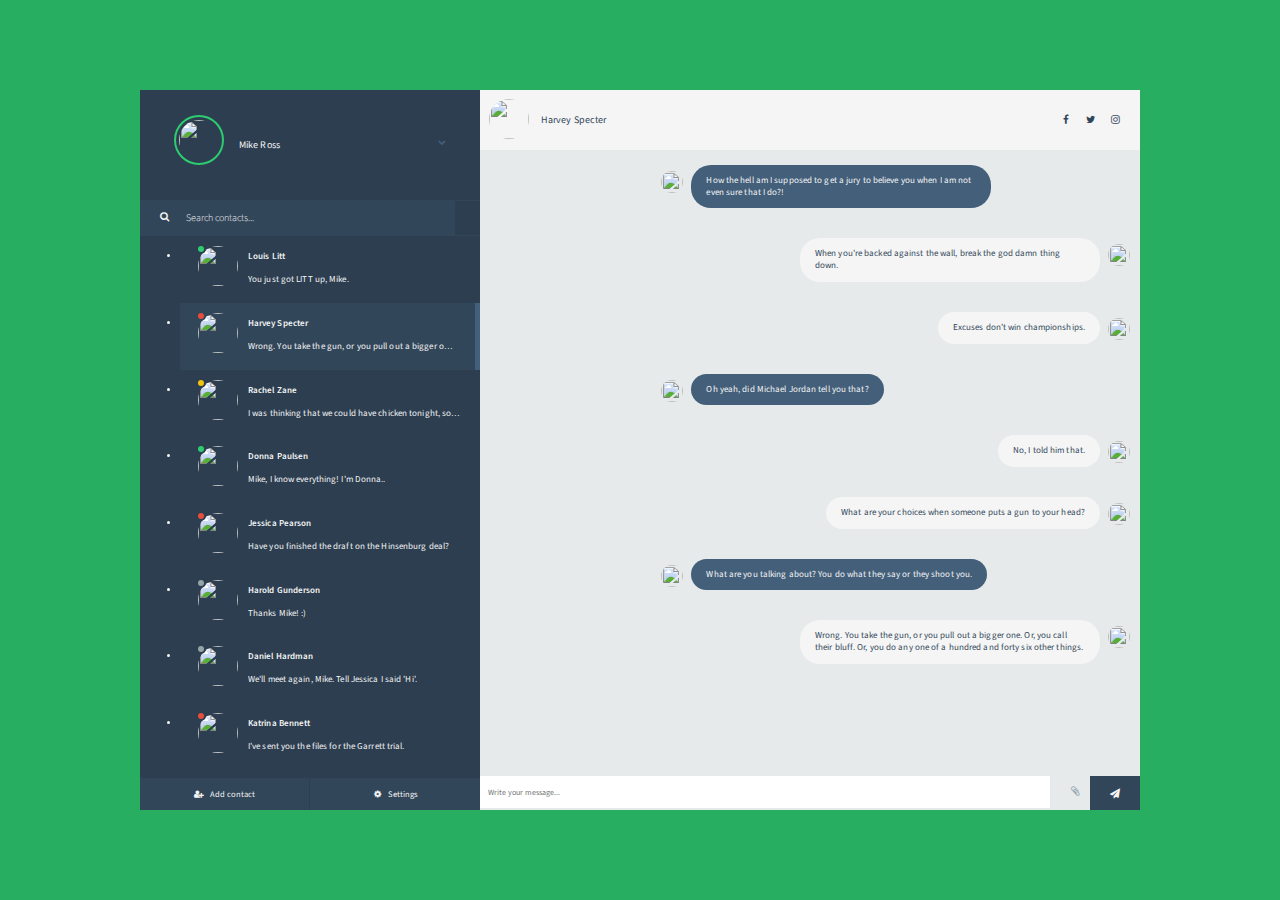
==== hackaton-mintc-frontend/index.html @ a0f8e498 "chat basic chat implemented" ====
<link href="//maxcdn.bootstrapcdn.com/bootstrap/4.0.0/css/bootstrap.min.css" rel="stylesheet" id="bootstrap-css">
<script src="//maxcdn.bootstrapcdn.com/bootstrap/4.0.0/js/bootstrap.min.js"></script>
<script src="//cdnjs.cloudflare.com/ajax/libs/jquery/3.2.1/jquery.min.js"></script>
<!------ Include the above in your HEAD tag ---------->

<link href="//netdna.bootstrapcdn.com/bootstrap/3.0.0/css/bootstrap.min.css" rel="stylesheet" id="bootstrap-css">
<script src="//netdna.bootstrapcdn.com/bootstrap/3.0.0/js/bootstrap.min.js"></script>
<script src="//code.jquery.com/jquery-1.11.1.min.js"></script>
<!------ Include the above in your HEAD tag ---------->


<!DOCTYPE html><html class=''>
<head><script src='//production-assets.codepen.io/assets/editor/live/console_runner-079c09a0e3b9ff743e39ee2d5637b9216b3545af0de366d4b9aad9dc87e26bfd.js'></script><script src='//production-assets.codepen.io/assets/editor/live/events_runner-73716630c22bbc8cff4bd0f07b135f00a0bdc5d14629260c3ec49e5606f98fdd.js'></script><script src='//production-assets.codepen.io/assets/editor/live/css_live_reload_init-2c0dc5167d60a5af3ee189d570b1835129687ea2a61bee3513dee3a50c115a77.js'></script><meta charset='UTF-8'><meta name="robots" content="noindex"><link rel="shortcut icon" type="image/x-icon" href="//production-assets.codepen.io/assets/favicon/favicon-8ea04875e70c4b0bb41da869e81236e54394d63638a1ef12fa558a4a835f1164.ico" /><link rel="mask-icon" type="" href="//production-assets.codepen.io/assets/favicon/logo-pin-f2d2b6d2c61838f7e76325261b7195c27224080bc099486ddd6dccb469b8e8e6.svg" color="#111" /><link rel="canonical" href="https://codepen.io/emilcarlsson/pen/ZOQZaV?limit=all&page=74&q=contact+" />
<link href='https://fonts.googleapis.com/css?family=Source+Sans+Pro:400,600,700,300' rel='stylesheet' type='text/css'>

<script src="https://use.typekit.net/hoy3lrg.js"></script>
<script>try{Typekit.load({ async: true });}catch(e){}</script>
<link rel='stylesheet prefetch' href='https://cdnjs.cloudflare.com/ajax/libs/meyer-reset/2.0/reset.min.css'><link rel='stylesheet prefetch' href='https://cdnjs.cloudflare.com/ajax/libs/font-awesome/4.6.2/css/font-awesome.min.css'>
<style class="cp-pen-styles">body {
  display: flex;
  align-items: center;
  justify-content: center;
  min-height: 100vh;
  background: #27ae60;
  font-family: "proxima-nova", "Source Sans Pro", sans-serif;
  font-size: 1em;
  letter-spacing: 0.1px;
  color: #32465a;
  text-rendering: optimizeLegibility;
  text-shadow: 1px 1px 1px rgba(0, 0, 0, 0.004);
  -webkit-font-smoothing: antialiased;
}

#frame {
  width: 95%;
  min-width: 360px;
  max-width: 1000px;
  height: 92vh;
  min-height: 300px;
  max-height: 720px;
  background: #E6EAEA;
}
@media screen and (max-width: 360px) {
  #frame {
    width: 100%;
    height: 100vh;
  }
}
#frame #sidepanel {
  float: left;
  min-width: 280px;
  max-width: 340px;
  width: 40%;
  height: 100%;
  background: #2c3e50;
  color: #f5f5f5;
  overflow: hidden;
  position: relative;
}
@media screen and (max-width: 735px) {
  #frame #sidepanel {
    width: 58px;
    min-width: 58px;
  }
}
#frame #sidepanel #profile {
  width: 80%;
  margin: 25px auto;
}
@media screen and (max-width: 735px) {
  #frame #sidepanel #profile {
    width: 100%;
    margin: 0 auto;
    padding: 5px 0 0 0;
    background: #32465a;
  }
}
#frame #sidepanel #profile.expanded .wrap {
  height: 210px;
  line-height: initial;
}
#frame #sidepanel #profile.expanded .wrap p {
  margin-top: 20px;
}
#frame #sidepanel #profile.expanded .wrap i.expand-button {
  -moz-transform: scaleY(-1);
  -o-transform: scaleY(-1);
  -webkit-transform: scaleY(-1);
  transform: scaleY(-1);
  filter: FlipH;
  -ms-filter: "FlipH";
}
#frame #sidepanel #profile .wrap {
  height: 60px;
  line-height: 60px;
  overflow: hidden;
  -moz-transition: 0.3s height ease;
  -o-transition: 0.3s height ease;
  -webkit-transition: 0.3s height ease;
  transition: 0.3s height ease;
}
@media screen and (max-width: 735px) {
  #frame #sidepanel #profile .wrap {
    height: 55px;
  }
}
#frame #sidepanel #profile .wrap img {
  width: 50px;
  border-radius: 50%;
  padding: 3px;
  border: 2px solid #e74c3c;
  height: auto;
  float: left;
  cursor: pointer;
  -moz-transition: 0.3s border ease;
  -o-transition: 0.3s border ease;
  -webkit-transition: 0.3s border ease;
  transition: 0.3s border ease;
}
@media screen and (max-width: 735px) {
  #frame #sidepanel #profile .wrap img {
    width: 40px;
    margin-left: 4px;
  }
}
#frame #sidepanel #profile .wrap img.online {
  border: 2px solid #2ecc71;
}
#frame #sidepanel #profile .wrap img.away {
  border: 2px solid #f1c40f;
}
#frame #sidepanel #profile .wrap img.busy {
  border: 2px solid #e74c3c;
}
#frame #sidepanel #profile .wrap img.offline {
  border: 2px solid #95a5a6;
}
#frame #sidepanel #profile .wrap p {
  float: left;
  margin-left: 15px;
}
@media screen and (max-width: 735px) {
  #frame #sidepanel #profile .wrap p {
    display: none;
  }
}
#frame #sidepanel #profile .wrap i.expand-button {
  float: right;
  margin-top: 23px;
  font-size: 0.8em;
  cursor: pointer;
  color: #435f7a;
}
@media screen and (max-width: 735px) {
  #frame #sidepanel #profile .wrap i.expand-button {
    display: none;
  }
}
#frame #sidepanel #profile .wrap #status-options {
  position: absolute;
  opacity: 0;
  visibility: hidden;
  width: 150px;
  margin: 70px 0 0 0;
  border-radius: 6px;
  z-index: 99;
  line-height: initial;
  background: #435f7a;
  -moz-transition: 0.3s all ease;
  -o-transition: 0.3s all ease;
  -webkit-transition: 0.3s all ease;
  transition: 0.3s all ease;
}
@media screen and (max-width: 735px) {
  #frame #sidepanel #profile .wrap #status-options {
    width: 58px;
    margin-top: 57px;
  }
}
#frame #sidepanel #profile .wrap #status-options.active {
  opacity: 1;
  visibility: visible;
  margin: 75px 0 0 0;
}
@media screen and (max-width: 735px) {
  #frame #sidepanel #profile .wrap #status-options.active {
    margin-top: 62px;
  }
}
#frame #sidepanel #profile .wrap #status-options:before {
  content: '';
  position: absolute;
  width: 0;
  height: 0;
  border-left: 6px solid transparent;
  border-right: 6px solid transparent;
  border-bottom: 8px solid #435f7a;
  margin: -8px 0 0 24px;
}
@media screen and (max-width: 735px) {
  #frame #sidepanel #profile .wrap #status-options:before {
    margin-left: 23px;
  }
}
#frame #sidepanel #profile .wrap #status-options ul {
  overflow: hidden;
  border-radius: 6px;
}
#frame #sidepanel #profile .wrap #status-options ul li {
  padding: 15px 0 30px 18px;
  display: block;
  cursor: pointer;
}
@media screen and (max-width: 735px) {
  #frame #sidepanel #profile .wrap #status-options ul li {
    padding: 15px 0 35px 22px;
  }
}
#frame #sidepanel #profile .wrap #status-options ul li:hover {
  background: #496886;
}
#frame #sidepanel #profile .wrap #status-options ul li span.status-circle {
  position: absolute;
  width: 10px;
  height: 10px;
  border-radius: 50%;
  margin: 5px 0 0 0;
}
@media screen and (max-width: 735px) {
  #frame #sidepanel #profile .wrap #status-options ul li span.status-circle {
    width: 14px;
    height: 14px;
  }
}
#frame #sidepanel #profile .wrap #status-options ul li span.status-circle:before {
  content: '';
  position: absolute;
  width: 14px;
  height: 14px;
  margin: -3px 0 0 -3px;
  background: transparent;
  border-radius: 50%;
  z-index: 0;
}
@media screen and (max-width: 735px) {
  #frame #sidepanel #profile .wrap #status-options ul li span.status-circle:before {
    height: 18px;
    width: 18px;
  }
}
#frame #sidepanel #profile .wrap #status-options ul li p {
  padding-left: 12px;
}
@media screen and (max-width: 735px) {
  #frame #sidepanel #profile .wrap #status-options ul li p {
    display: none;
  }
}
#frame #sidepanel #profile .wrap #status-options ul li#status-online span.status-circle {
  background: #2ecc71;
}
#frame #sidepanel #profile .wrap #status-options ul li#status-online.active span.status-circle:before {
  border: 1px solid #2ecc71;
}
#frame #sidepanel #profile .wrap #status-options ul li#status-away span.status-circle {
  background: #f1c40f;
}
#frame #sidepanel #profile .wrap #status-options ul li#status-away.active span.status-circle:before {
  border: 1px solid #f1c40f;
}
#frame #sidepanel #profile .wrap #status-options ul li#status-busy span.status-circle {
  background: #e74c3c;
}
#frame #sidepanel #profile .wrap #status-options ul li#status-busy.active span.status-circle:before {
  border: 1px solid #e74c3c;
}
#frame #sidepanel #profile .wrap #status-options ul li#status-offline span.status-circle {
  background: #95a5a6;
}
#frame #sidepanel #profile .wrap #status-options ul li#status-offline.active span.status-circle:before {
  border: 1px solid #95a5a6;
}
#frame #sidepanel #profile .wrap #expanded {
  padding: 100px 0 0 0;
  display: block;
  line-height: initial !important;
}
#frame #sidepanel #profile .wrap #expanded label {
  float: left;
  clear: both;
  margin: 0 8px 5px 0;
  padding: 5px 0;
}
#frame #sidepanel #profile .wrap #expanded input {
  border: none;
  margin-bottom: 6px;
  background: #32465a;
  border-radius: 3px;
  color: #f5f5f5;
  padding: 7px;
  width: calc(100% - 43px);
}
#frame #sidepanel #profile .wrap #expanded input:focus {
  outline: none;
  background: #435f7a;
}
#frame #sidepanel #search {
  border-top: 1px solid #32465a;
  border-bottom: 1px solid #32465a;
  font-weight: 300;
}
@media screen and (max-width: 735px) {
  #frame #sidepanel #search {
    display: none;
  }
}
#frame #sidepanel #search label {
  position: absolute;
  margin: 10px 0 0 20px;
}
#frame #sidepanel #search input {
  font-family: "proxima-nova",  "Source Sans Pro", sans-serif;
  padding: 10px 0 10px 46px;
  width: calc(100% - 25px);
  border: none;
  background: #32465a;
  color: #f5f5f5;
}
#frame #sidepanel #search input:focus {
  outline: none;
  background: #435f7a;
}
#frame #sidepanel #search input::-webkit-input-placeholder {
  color: #f5f5f5;
}
#frame #sidepanel #search input::-moz-placeholder {
  color: #f5f5f5;
}
#frame #sidepanel #search input:-ms-input-placeholder {
  color: #f5f5f5;
}
#frame #sidepanel #search input:-moz-placeholder {
  color: #f5f5f5;
}
#frame #sidepanel #contacts {
  height: calc(100% - 177px);
  overflow-y: scroll;
  overflow-x: hidden;
}
@media screen and (max-width: 735px) {
  #frame #sidepanel #contacts {
    height: calc(100% - 149px);
    overflow-y: scroll;
    overflow-x: hidden;
  }
  #frame #sidepanel #contacts::-webkit-scrollbar {
    display: none;
  }
}
#frame #sidepanel #contacts.expanded {
  height: calc(100% - 334px);
}
#frame #sidepanel #contacts::-webkit-scrollbar {
  width: 8px;
  background: #2c3e50;
}
#frame #sidepanel #contacts::-webkit-scrollbar-thumb {
  background-color: #243140;
}
#frame #sidepanel #contacts ul li.contact {
  position: relative;
  padding: 10px 0 15px 0;
  font-size: 0.9em;
  cursor: pointer;
}
@media screen and (max-width: 735px) {
  #frame #sidepanel #contacts ul li.contact {
    padding: 6px 0 46px 8px;
  }
}
#frame #sidepanel #contacts ul li.contact:hover {
  background: #32465a;
}
#frame #sidepanel #contacts ul li.contact.active {
  background: #32465a;
  border-right: 5px solid #435f7a;
}
#frame #sidepanel #contacts ul li.contact.active span.contact-status {
  border: 2px solid #32465a !important;
}
#frame #sidepanel #contacts ul li.contact .wrap {
  width: 88%;
  margin: 0 auto;
  position: relative;
}
@media screen and (max-width: 735px) {
  #frame #sidepanel #contacts ul li.contact .wrap {
    width: 100%;
  }
}
#frame #sidepanel #contacts ul li.contact .wrap span {
  position: absolute;
  left: 0;
  margin: -2px 0 0 -2px;
  width: 10px;
  height: 10px;
  border-radius: 50%;
  border: 2px solid #2c3e50;
  background: #95a5a6;
}
#frame #sidepanel #contacts ul li.contact .wrap span.online {
  background: #2ecc71;
}
#frame #sidepanel #contacts ul li.contact .wrap span.away {
  background: #f1c40f;
}
#frame #sidepanel #contacts ul li.contact .wrap span.busy {
  background: #e74c3c;
}
#frame #sidepanel #contacts ul li.contact .wrap img {
  width: 40px;
  border-radius: 50%;
  float: left;
  margin-right: 10px;
}
@media screen and (max-width: 735px) {
  #frame #sidepanel #contacts ul li.contact .wrap img {
    margin-right: 0px;
  }
}
#frame #sidepanel #contacts ul li.contact .wrap .meta {
  padding: 5px 0 0 0;
}
@media screen and (max-width: 735px) {
  #frame #sidepanel #contacts ul li.contact .wrap .meta {
    display: none;
  }
}
#frame #sidepanel #contacts ul li.contact .wrap .meta .name {
  font-weight: 600;
}
#frame #sidepanel #contacts ul li.contact .wrap .meta .preview {
  margin: 5px 0 0 0;
  padding: 0 0 1px;
  font-weight: 400;
  white-space: nowrap;
  overflow: hidden;
  text-overflow: ellipsis;
  -moz-transition: 1s all ease;
  -o-transition: 1s all ease;
  -webkit-transition: 1s all ease;
  transition: 1s all ease;
}
#frame #sidepanel #contacts ul li.contact .wrap .meta .preview span {
  position: initial;
  border-radius: initial;
  background: none;
  border: none;
  padding: 0 2px 0 0;
  margin: 0 0 0 1px;
  opacity: .5;
}
#frame #sidepanel #bottom-bar {
  position: absolute;
  width: 100%;
  bottom: 0;
}
#frame #sidepanel #bottom-bar button {
  float: left;
  border: none;
  width: 50%;
  padding: 10px 0;
  background: #32465a;
  color: #f5f5f5;
  cursor: pointer;
  font-size: 0.85em;
  font-family: "proxima-nova",  "Source Sans Pro", sans-serif;
}
@media screen and (max-width: 735px) {
  #frame #sidepanel #bottom-bar button {
    float: none;
    width: 100%;
    padding: 15px 0;
  }
}
#frame #sidepanel #bottom-bar button:focus {
  outline: none;
}
#frame #sidepanel #bottom-bar button:nth-child(1) {
  border-right: 1px solid #2c3e50;
}
@media screen and (max-width: 735px) {
  #frame #sidepanel #bottom-bar button:nth-child(1) {
    border-right: none;
    border-bottom: 1px solid #2c3e50;
  }
}
#frame #sidepanel #bottom-bar button:hover {
  background: #435f7a;
}
#frame #sidepanel #bottom-bar button i {
  margin-right: 3px;
  font-size: 1em;
}
@media screen and (max-width: 735px) {
  #frame #sidepanel #bottom-bar button i {
    font-size: 1.3em;
  }
}
@media screen and (max-width: 735px) {
  #frame #sidepanel #bottom-bar button span {
    display: none;
  }
}
#frame .content {
  float: right;
  width: 60%;
  height: 100%;
  overflow: hidden;
  position: relative;
}
@media screen and (max-width: 735px) {
  #frame .content {
    width: calc(100% - 58px);
    min-width: 300px !important;
  }
}
@media screen and (min-width: 900px) {
  #frame .content {
    width: calc(100% - 340px);
  }
}
#frame .content .contact-profile {
  width: 100%;
  height: 60px;
  line-height: 60px;
  background: #f5f5f5;
}
#frame .content .contact-profile img {
  width: 40px;
  border-radius: 50%;
  float: left;
  margin: 9px 12px 0 9px;
}
#frame .content .contact-profile p {
  float: left;
}
#frame .content .contact-profile .social-media {
  float: right;
}
#frame .content .contact-profile .social-media i {
  margin-left: 14px;
  cursor: pointer;
}
#frame .content .contact-profile .social-media i:nth-last-child(1) {
  margin-right: 20px;
}
#frame .content .contact-profile .social-media i:hover {
  color: #435f7a;
}
#frame .content .messages {
  height: auto;
  min-height: calc(100% - 93px);
  max-height: calc(100% - 93px);
  overflow-y: scroll;
  overflow-x: hidden;
}
@media screen and (max-width: 735px) {
  #frame .content .messages {
    max-height: calc(100% - 105px);
  }
}
#frame .content .messages::-webkit-scrollbar {
  width: 8px;
  background: transparent;
}
#frame .content .messages::-webkit-scrollbar-thumb {
  background-color: rgba(0, 0, 0, 0.3);
}
#frame .content .messages ul li {
  display: inline-block;
  clear: both;
  float: left;
  margin: 15px 15px 5px 15px;
  width: calc(100% - 25px);
  font-size: 0.9em;
}
#frame .content .messages ul li:nth-last-child(1) {
  margin-bottom: 20px;
}
#frame .content .messages ul li.sent img {
  margin: 6px 8px 0 0;
}
#frame .content .messages ul li.sent p {
  background: #435f7a;
  color: #f5f5f5;
}
#frame .content .messages ul li.replies img {
  float: right;
  margin: 6px 0 0 8px;
}
#frame .content .messages ul li.replies p {
  background: #f5f5f5;
  float: right;
}
#frame .content .messages ul li img {
  width: 22px;
  border-radius: 50%;
  float: left;
}
#frame .content .messages ul li p {
  display: inline-block;
  padding: 10px 15px;
  border-radius: 20px;
  max-width: 205px;
  line-height: 130%;
}
@media screen and (min-width: 735px) {
  #frame .content .messages ul li p {
    max-width: 300px;
  }
}
#frame .content .message-input {
  position: absolute;
  bottom: 0;
  width: 100%;
  z-index: 99;
}
#frame .content .message-input .wrap {
  position: relative;
}
#frame .content .message-input .wrap input {
  font-family: "proxima-nova",  "Source Sans Pro", sans-serif;
  float: left;
  border: none;
  width: calc(100% - 90px);
  padding: 11px 32px 10px 8px;
  font-size: 0.8em;
  color: #32465a;
}
@media screen and (max-width: 735px) {
  #frame .content .message-input .wrap input {
    padding: 15px 32px 16px 8px;
  }
}
#frame .content .message-input .wrap input:focus {
  outline: none;
}
#frame .content .message-input .wrap .attachment {
  position: absolute;
  right: 60px;
  z-index: 4;
  margin-top: 10px;
  font-size: 1.1em;
  color: #435f7a;
  opacity: .5;
  cursor: pointer;
}
@media screen and (max-width: 735px) {
  #frame .content .message-input .wrap .attachment {
    margin-top: 17px;
    right: 65px;
  }
}
#frame .content .message-input .wrap .attachment:hover {
  opacity: 1;
}
#frame .content .message-input .wrap button {
  float: right;
  border: none;
  width: 50px;
  padding: 12px 0;
  cursor: pointer;
  background: #32465a;
  color: #f5f5f5;
}
@media screen and (max-width: 735px) {
  #frame .content .message-input .wrap button {
    padding: 16px 0;
  }
}
#frame .content .message-input .wrap button:hover {
  background: #435f7a;
}
#frame .content .message-input .wrap button:focus {
  outline: none;
}
</style></head><body>
<!-- 

A concept for a chat interface. 

Try writing a new message! :)


Follow me here:
Twitter: https://twitter.com/thatguyemil
Codepen: https://codepen.io/emilcarlsson/
Website: http://emilcarlsson.se/

-->

<div id="frame">
	<div id="sidepanel">
		<div id="profile">
			<div class="wrap">
				<img id="profile-img" src="http://emilcarlsson.se/assets/mikeross.png" class="online" alt="" />
				<p>Mike Ross</p>
				<i class="fa fa-chevron-down expand-button" aria-hidden="true"></i>
				<div id="status-options">
					<ul>
						<li id="status-online" class="active"><span class="status-circle"></span> <p>Online</p></li>
						<li id="status-away"><span class="status-circle"></span> <p>Away</p></li>
						<li id="status-busy"><span class="status-circle"></span> <p>Busy</p></li>
						<li id="status-offline"><span class="status-circle"></span> <p>Offline</p></li>
					</ul>
				</div>
				<div id="expanded">
					<label for="twitter"><i class="fa fa-facebook fa-fw" aria-hidden="true"></i></label>
					<input name="twitter" type="text" value="mikeross" />
					<label for="twitter"><i class="fa fa-twitter fa-fw" aria-hidden="true"></i></label>
					<input name="twitter" type="text" value="ross81" />
					<label for="twitter"><i class="fa fa-instagram fa-fw" aria-hidden="true"></i></label>
					<input name="twitter" type="text" value="mike.ross" />
				</div>
			</div>
		</div>
		<div id="search">
			<label for=""><i class="fa fa-search" aria-hidden="true"></i></label>
			<input type="text" placeholder="Search contacts..." />
		</div>
		<div id="contacts">
			<ul>
				<li class="contact">
					<div class="wrap">
						<span class="contact-status online"></span>
						<img src="http://emilcarlsson.se/assets/louislitt.png" alt="" />
						<div class="meta">
							<p class="name">Louis Litt</p>
							<p class="preview">You just got LITT up, Mike.</p>
						</div>
					</div>
				</li>
				<li class="contact active">
					<div class="wrap">
						<span class="contact-status busy"></span>
						<img src="http://emilcarlsson.se/assets/harveyspecter.png" alt="" />
						<div class="meta">
							<p class="name">Harvey Specter</p>
							<p class="preview">Wrong. You take the gun, or you pull out a bigger one. Or, you call their bluff. Or, you do any one of a hundred and forty six other things.</p>
						</div>
					</div>
				</li>
				<li class="contact">
					<div class="wrap">
						<span class="contact-status away"></span>
						<img src="http://emilcarlsson.se/assets/rachelzane.png" alt="" />
						<div class="meta">
							<p class="name">Rachel Zane</p>
							<p class="preview">I was thinking that we could have chicken tonight, sounds good?</p>
						</div>
					</div>
				</li>
				<li class="contact">
					<div class="wrap">
						<span class="contact-status online"></span>
						<img src="http://emilcarlsson.se/assets/donnapaulsen.png" alt="" />
						<div class="meta">
							<p class="name">Donna Paulsen</p>
							<p class="preview">Mike, I know everything! I'm Donna..</p>
						</div>
					</div>
				</li>
				<li class="contact">
					<div class="wrap">
						<span class="contact-status busy"></span>
						<img src="http://emilcarlsson.se/assets/jessicapearson.png" alt="" />
						<div class="meta">
							<p class="name">Jessica Pearson</p>
							<p class="preview">Have you finished the draft on the Hinsenburg deal?</p>
						</div>
					</div>
				</li>
				<li class="contact">
					<div class="wrap">
						<span class="contact-status"></span>
						<img src="http://emilcarlsson.se/assets/haroldgunderson.png" alt="" />
						<div class="meta">
							<p class="name">Harold Gunderson</p>
							<p class="preview">Thanks Mike! :)</p>
						</div>
					</div>
				</li>
				<li class="contact">
					<div class="wrap">
						<span class="contact-status"></span>
						<img src="http://emilcarlsson.se/assets/danielhardman.png" alt="" />
						<div class="meta">
							<p class="name">Daniel Hardman</p>
							<p class="preview">We'll meet again, Mike. Tell Jessica I said 'Hi'.</p>
						</div>
					</div>
				</li>
				<li class="contact">
					<div class="wrap">
						<span class="contact-status busy"></span>
						<img src="http://emilcarlsson.se/assets/katrinabennett.png" alt="" />
						<div class="meta">
							<p class="name">Katrina Bennett</p>
							<p class="preview">I've sent you the files for the Garrett trial.</p>
						</div>
					</div>
				</li>
				<li class="contact">
					<div class="wrap">
						<span class="contact-status"></span>
						<img src="http://emilcarlsson.se/assets/charlesforstman.png" alt="" />
						<div class="meta">
							<p class="name">Charles Forstman</p>
							<p class="preview">Mike, this isn't over.</p>
						</div>
					</div>
				</li>
				<li class="contact">
					<div class="wrap">
						<span class="contact-status"></span>
						<img src="http://emilcarlsson.se/assets/jonathansidwell.png" alt="" />
						<div class="meta">
							<p class="name">Jonathan Sidwell</p>
							<p class="preview"><span>You:</span> That's bullshit. This deal is solid.</p>
						</div>
					</div>
				</li>
			</ul>
		</div>
		<div id="bottom-bar">
			<button id="addcontact"><i class="fa fa-user-plus fa-fw" aria-hidden="true"></i> <span>Add contact</span></button>
			<button id="settings"><i class="fa fa-cog fa-fw" aria-hidden="true"></i> <span>Settings</span></button>
		</div>
	</div>
	<div class="content">
		<div class="contact-profile">
			<img src="http://emilcarlsson.se/assets/harveyspecter.png" alt="" />
			<p>Harvey Specter</p>
			<div class="social-media">
				<i class="fa fa-facebook" aria-hidden="true"></i>
				<i class="fa fa-twitter" aria-hidden="true"></i>
				 <i class="fa fa-instagram" aria-hidden="true"></i>
			</div>
		</div>
		<div class="messages">
			<ul>
				<li class="sent">
					<img src="http://emilcarlsson.se/assets/mikeross.png" alt="" />
					<p>How the hell am I supposed to get a jury to believe you when I am not even sure that I do?!</p>
				</li>
				<li class="replies">
					<img src="http://emilcarlsson.se/assets/harveyspecter.png" alt="" />
					<p>When you're backed against the wall, break the god damn thing down.</p>
				</li>
				<li class="replies">
					<img src="http://emilcarlsson.se/assets/harveyspecter.png" alt="" />
					<p>Excuses don't win championships.</p>
				</li>
				<li class="sent">
					<img src="http://emilcarlsson.se/assets/mikeross.png" alt="" />
					<p>Oh yeah, did Michael Jordan tell you that?</p>
				</li>
				<li class="replies">
					<img src="http://emilcarlsson.se/assets/harveyspecter.png" alt="" />
					<p>No, I told him that.</p>
				</li>
				<li class="replies">
					<img src="http://emilcarlsson.se/assets/harveyspecter.png" alt="" />
					<p>What are your choices when someone puts a gun to your head?</p>
				</li>
				<li class="sent">
					<img src="http://emilcarlsson.se/assets/mikeross.png" alt="" />
					<p>What are you talking about? You do what they say or they shoot you.</p>
				</li>
				<li class="replies">
					<img src="http://emilcarlsson.se/assets/harveyspecter.png" alt="" />
					<p>Wrong. You take the gun, or you pull out a bigger one. Or, you call their bluff. Or, you do any one of a hundred and forty six other things.</p>
				</li>
			</ul>
		</div>
		<div class="message-input">
			<div class="wrap">
			<input type="text" placeholder="Write your message..." />
			<i class="fa fa-paperclip attachment" aria-hidden="true"></i>
			<button class="submit"><i class="fa fa-paper-plane" aria-hidden="true"></i></button>
			</div>
		</div>
	</div>
</div>
<script src='//production-assets.codepen.io/assets/common/stopExecutionOnTimeout-b2a7b3fe212eaa732349046d8416e00a9dec26eb7fd347590fbced3ab38af52e.js'></script><script src='https://code.jquery.com/jquery-2.2.4.min.js'></script>
<script >$(".messages").animate({ scrollTop: $(document).height() }, "fast");

$("#profile-img").click(function() {
	$("#status-options").toggleClass("active");
});

$(".expand-button").click(function() {
  $("#profile").toggleClass("expanded");
	$("#contacts").toggleClass("expanded");
});

$("#status-options ul li").click(function() {
	$("#profile-img").removeClass();
	$("#status-online").removeClass("active");
	$("#status-away").removeClass("active");
	$("#status-busy").removeClass("active");
	$("#status-offline").removeClass("active");
	$(this).addClass("active");
	
	if($("#status-online").hasClass("active")) {
		$("#profile-img").addClass("online");
	} else if ($("#status-away").hasClass("active")) {
		$("#profile-img").addClass("away");
	} else if ($("#status-busy").hasClass("active")) {
		$("#profile-img").addClass("busy");
	} else if ($("#status-offline").hasClass("active")) {
		$("#profile-img").addClass("offline");
	} else {
		$("#profile-img").removeClass();
	};
	
	$("#status-options").removeClass("active");
});

function newMessage() {
	message = $(".message-input input").val();
	if($.trim(message) == '') {
		return false;
	}
	$('<li class="sent"><img src="http://emilcarlsson.se/assets/mikeross.png" alt="" /><p>' + message + '</p></li>').appendTo($('.messages ul'));
	$('.message-input input').val(null);
	$('.contact.active .preview').html('<span>You: </span>' + message);
	$(".messages").animate({ scrollTop: $(document).height() }, "fast");
};

$('.submit').click(function() {
  newMessage();
});

$(window).on('keydown', function(e) {
  if (e.which == 13) {
    newMessage();
    return false;
  }
});
//# sourceURL=pen.js
</script>
</body></html>
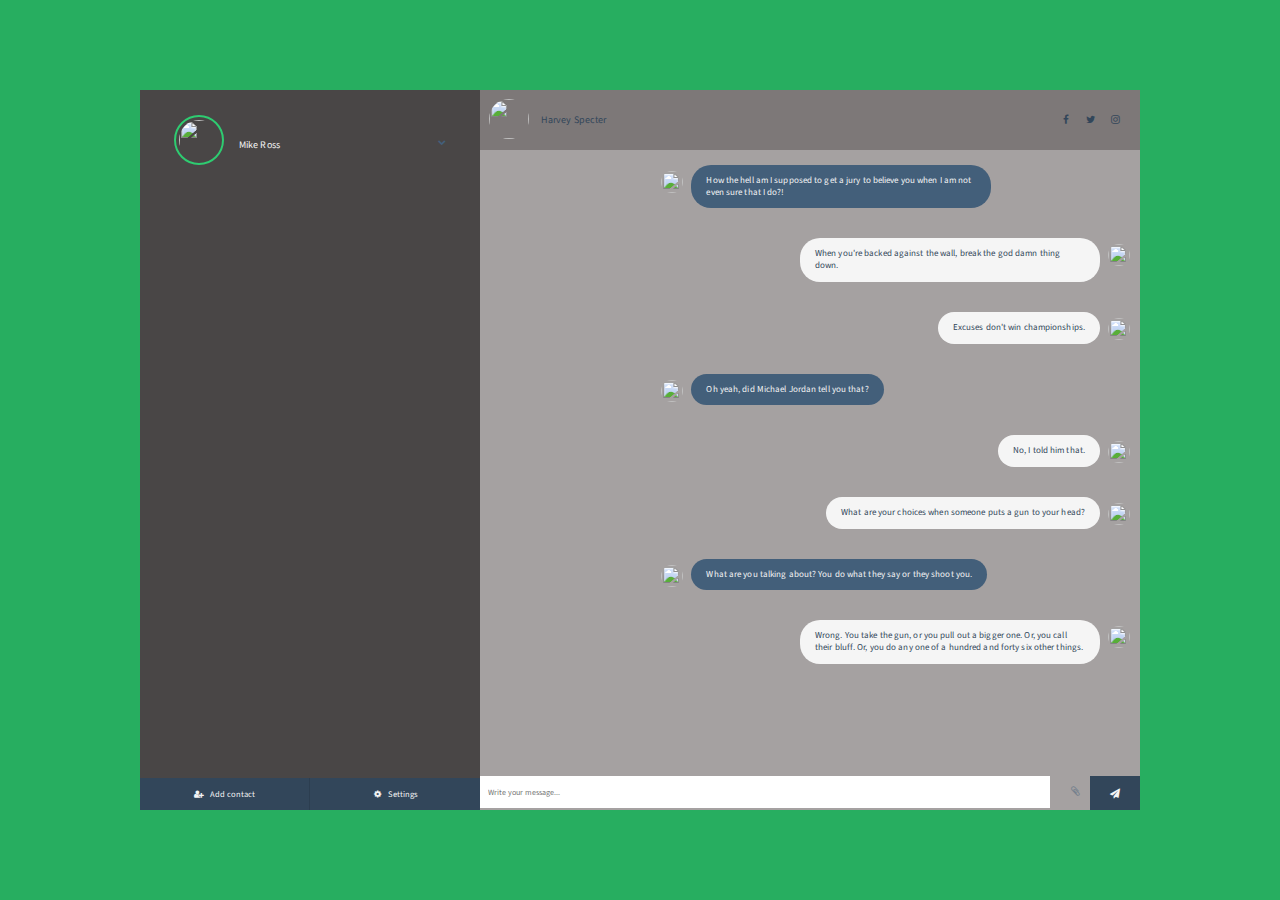
==== commit 31ed8257: "nueva info" ====
--- a/hackaton-mintc-frontend/index.html
+++ b/hackaton-mintc-frontend/index.html
@@ -1,3 +1,5 @@
+<!-- Plantilla: https://bootsnipp.com/snippets/35mvD -->
+
 <link href="//maxcdn.bootstrapcdn.com/bootstrap/4.0.0/css/bootstrap.min.css" rel="stylesheet" id="bootstrap-css">
 <script src="//maxcdn.bootstrapcdn.com/bootstrap/4.0.0/js/bootstrap.min.js"></script>
 <script src="//cdnjs.cloudflare.com/ajax/libs/jquery/3.2.1/jquery.min.js"></script>
@@ -8,7 +10,7 @@
 <script src="//code.jquery.com/jquery-1.11.1.min.js"></script>
 <!------ Include the above in your HEAD tag ---------->
 
-
+<link rel="stylesheet" href="style.css">
 <!DOCTYPE html><html class=''>
 <head><script src='//production-assets.codepen.io/assets/editor/live/console_runner-079c09a0e3b9ff743e39ee2d5637b9216b3545af0de366d4b9aad9dc87e26bfd.js'></script><script src='//production-assets.codepen.io/assets/editor/live/events_runner-73716630c22bbc8cff4bd0f07b135f00a0bdc5d14629260c3ec49e5606f98fdd.js'></script><script src='//production-assets.codepen.io/assets/editor/live/css_live_reload_init-2c0dc5167d60a5af3ee189d570b1835129687ea2a61bee3513dee3a50c115a77.js'></script><meta charset='UTF-8'><meta name="robots" content="noindex"><link rel="shortcut icon" type="image/x-icon" href="//production-assets.codepen.io/assets/favicon/favicon-8ea04875e70c4b0bb41da869e81236e54394d63638a1ef12fa558a4a835f1164.ico" /><link rel="mask-icon" type="" href="//production-assets.codepen.io/assets/favicon/logo-pin-f2d2b6d2c61838f7e76325261b7195c27224080bc099486ddd6dccb469b8e8e6.svg" color="#111" /><link rel="canonical" href="https://codepen.io/emilcarlsson/pen/ZOQZaV?limit=all&page=74&q=contact+" />
 <link href='https://fonts.googleapis.com/css?family=Source+Sans+Pro:400,600,700,300' rel='stylesheet' type='text/css'>
@@ -16,689 +18,10 @@
 <script src="https://use.typekit.net/hoy3lrg.js"></script>
 <script>try{Typekit.load({ async: true });}catch(e){}</script>
 <link rel='stylesheet prefetch' href='https://cdnjs.cloudflare.com/ajax/libs/meyer-reset/2.0/reset.min.css'><link rel='stylesheet prefetch' href='https://cdnjs.cloudflare.com/ajax/libs/font-awesome/4.6.2/css/font-awesome.min.css'>
-<style class="cp-pen-styles">body {
-  display: flex;
-  align-items: center;
-  justify-content: center;
-  min-height: 100vh;
-  background: #27ae60;
-  font-family: "proxima-nova", "Source Sans Pro", sans-serif;
-  font-size: 1em;
-  letter-spacing: 0.1px;
-  color: #32465a;
-  text-rendering: optimizeLegibility;
-  text-shadow: 1px 1px 1px rgba(0, 0, 0, 0.004);
-  -webkit-font-smoothing: antialiased;
-}
+</head>
 
-#frame {
-  width: 95%;
-  min-width: 360px;
-  max-width: 1000px;
-  height: 92vh;
-  min-height: 300px;
-  max-height: 720px;
-  background: #E6EAEA;
-}
-@media screen and (max-width: 360px) {
-  #frame {
-    width: 100%;
-    height: 100vh;
-  }
-}
-#frame #sidepanel {
-  float: left;
-  min-width: 280px;
-  max-width: 340px;
-  width: 40%;
-  height: 100%;
-  background: #2c3e50;
-  color: #f5f5f5;
-  overflow: hidden;
-  position: relative;
-}
-@media screen and (max-width: 735px) {
-  #frame #sidepanel {
-    width: 58px;
-    min-width: 58px;
-  }
-}
-#frame #sidepanel #profile {
-  width: 80%;
-  margin: 25px auto;
-}
-@media screen and (max-width: 735px) {
-  #frame #sidepanel #profile {
-    width: 100%;
-    margin: 0 auto;
-    padding: 5px 0 0 0;
-    background: #32465a;
-  }
-}
-#frame #sidepanel #profile.expanded .wrap {
-  height: 210px;
-  line-height: initial;
-}
-#frame #sidepanel #profile.expanded .wrap p {
-  margin-top: 20px;
-}
-#frame #sidepanel #profile.expanded .wrap i.expand-button {
-  -moz-transform: scaleY(-1);
-  -o-transform: scaleY(-1);
-  -webkit-transform: scaleY(-1);
-  transform: scaleY(-1);
-  filter: FlipH;
-  -ms-filter: "FlipH";
-}
-#frame #sidepanel #profile .wrap {
-  height: 60px;
-  line-height: 60px;
-  overflow: hidden;
-  -moz-transition: 0.3s height ease;
-  -o-transition: 0.3s height ease;
-  -webkit-transition: 0.3s height ease;
-  transition: 0.3s height ease;
-}
-@media screen and (max-width: 735px) {
-  #frame #sidepanel #profile .wrap {
-    height: 55px;
-  }
-}
-#frame #sidepanel #profile .wrap img {
-  width: 50px;
-  border-radius: 50%;
-  padding: 3px;
-  border: 2px solid #e74c3c;
-  height: auto;
-  float: left;
-  cursor: pointer;
-  -moz-transition: 0.3s border ease;
-  -o-transition: 0.3s border ease;
-  -webkit-transition: 0.3s border ease;
-  transition: 0.3s border ease;
-}
-@media screen and (max-width: 735px) {
-  #frame #sidepanel #profile .wrap img {
-    width: 40px;
-    margin-left: 4px;
-  }
-}
-#frame #sidepanel #profile .wrap img.online {
-  border: 2px solid #2ecc71;
-}
-#frame #sidepanel #profile .wrap img.away {
-  border: 2px solid #f1c40f;
-}
-#frame #sidepanel #profile .wrap img.busy {
-  border: 2px solid #e74c3c;
-}
-#frame #sidepanel #profile .wrap img.offline {
-  border: 2px solid #95a5a6;
-}
-#frame #sidepanel #profile .wrap p {
-  float: left;
-  margin-left: 15px;
-}
-@media screen and (max-width: 735px) {
-  #frame #sidepanel #profile .wrap p {
-    display: none;
-  }
-}
-#frame #sidepanel #profile .wrap i.expand-button {
-  float: right;
-  margin-top: 23px;
-  font-size: 0.8em;
-  cursor: pointer;
-  color: #435f7a;
-}
-@media screen and (max-width: 735px) {
-  #frame #sidepanel #profile .wrap i.expand-button {
-    display: none;
-  }
-}
-#frame #sidepanel #profile .wrap #status-options {
-  position: absolute;
-  opacity: 0;
-  visibility: hidden;
-  width: 150px;
-  margin: 70px 0 0 0;
-  border-radius: 6px;
-  z-index: 99;
-  line-height: initial;
-  background: #435f7a;
-  -moz-transition: 0.3s all ease;
-  -o-transition: 0.3s all ease;
-  -webkit-transition: 0.3s all ease;
-  transition: 0.3s all ease;
-}
-@media screen and (max-width: 735px) {
-  #frame #sidepanel #profile .wrap #status-options {
-    width: 58px;
-    margin-top: 57px;
-  }
-}
-#frame #sidepanel #profile .wrap #status-options.active {
-  opacity: 1;
-  visibility: visible;
-  margin: 75px 0 0 0;
-}
-@media screen and (max-width: 735px) {
-  #frame #sidepanel #profile .wrap #status-options.active {
-    margin-top: 62px;
-  }
-}
-#frame #sidepanel #profile .wrap #status-options:before {
-  content: '';
-  position: absolute;
-  width: 0;
-  height: 0;
-  border-left: 6px solid transparent;
-  border-right: 6px solid transparent;
-  border-bottom: 8px solid #435f7a;
-  margin: -8px 0 0 24px;
-}
-@media screen and (max-width: 735px) {
-  #frame #sidepanel #profile .wrap #status-options:before {
-    margin-left: 23px;
-  }
-}
-#frame #sidepanel #profile .wrap #status-options ul {
-  overflow: hidden;
-  border-radius: 6px;
-}
-#frame #sidepanel #profile .wrap #status-options ul li {
-  padding: 15px 0 30px 18px;
-  display: block;
-  cursor: pointer;
-}
-@media screen and (max-width: 735px) {
-  #frame #sidepanel #profile .wrap #status-options ul li {
-    padding: 15px 0 35px 22px;
-  }
-}
-#frame #sidepanel #profile .wrap #status-options ul li:hover {
-  background: #496886;
-}
-#frame #sidepanel #profile .wrap #status-options ul li span.status-circle {
-  position: absolute;
-  width: 10px;
-  height: 10px;
-  border-radius: 50%;
-  margin: 5px 0 0 0;
-}
-@media screen and (max-width: 735px) {
-  #frame #sidepanel #profile .wrap #status-options ul li span.status-circle {
-    width: 14px;
-    height: 14px;
-  }
-}
-#frame #sidepanel #profile .wrap #status-options ul li span.status-circle:before {
-  content: '';
-  position: absolute;
-  width: 14px;
-  height: 14px;
-  margin: -3px 0 0 -3px;
-  background: transparent;
-  border-radius: 50%;
-  z-index: 0;
-}
-@media screen and (max-width: 735px) {
-  #frame #sidepanel #profile .wrap #status-options ul li span.status-circle:before {
-    height: 18px;
-    width: 18px;
-  }
-}
-#frame #sidepanel #profile .wrap #status-options ul li p {
-  padding-left: 12px;
-}
-@media screen and (max-width: 735px) {
-  #frame #sidepanel #profile .wrap #status-options ul li p {
-    display: none;
-  }
-}
-#frame #sidepanel #profile .wrap #status-options ul li#status-online span.status-circle {
-  background: #2ecc71;
-}
-#frame #sidepanel #profile .wrap #status-options ul li#status-online.active span.status-circle:before {
-  border: 1px solid #2ecc71;
-}
-#frame #sidepanel #profile .wrap #status-options ul li#status-away span.status-circle {
-  background: #f1c40f;
-}
-#frame #sidepanel #profile .wrap #status-options ul li#status-away.active span.status-circle:before {
-  border: 1px solid #f1c40f;
-}
-#frame #sidepanel #profile .wrap #status-options ul li#status-busy span.status-circle {
-  background: #e74c3c;
-}
-#frame #sidepanel #profile .wrap #status-options ul li#status-busy.active span.status-circle:before {
-  border: 1px solid #e74c3c;
-}
-#frame #sidepanel #profile .wrap #status-options ul li#status-offline span.status-circle {
-  background: #95a5a6;
-}
-#frame #sidepanel #profile .wrap #status-options ul li#status-offline.active span.status-circle:before {
-  border: 1px solid #95a5a6;
-}
-#frame #sidepanel #profile .wrap #expanded {
-  padding: 100px 0 0 0;
-  display: block;
-  line-height: initial !important;
-}
-#frame #sidepanel #profile .wrap #expanded label {
-  float: left;
-  clear: both;
-  margin: 0 8px 5px 0;
-  padding: 5px 0;
-}
-#frame #sidepanel #profile .wrap #expanded input {
-  border: none;
-  margin-bottom: 6px;
-  background: #32465a;
-  border-radius: 3px;
-  color: #f5f5f5;
-  padding: 7px;
-  width: calc(100% - 43px);
-}
-#frame #sidepanel #profile .wrap #expanded input:focus {
-  outline: none;
-  background: #435f7a;
-}
-#frame #sidepanel #search {
-  border-top: 1px solid #32465a;
-  border-bottom: 1px solid #32465a;
-  font-weight: 300;
-}
-@media screen and (max-width: 735px) {
-  #frame #sidepanel #search {
-    display: none;
-  }
-}
-#frame #sidepanel #search label {
-  position: absolute;
-  margin: 10px 0 0 20px;
-}
-#frame #sidepanel #search input {
-  font-family: "proxima-nova",  "Source Sans Pro", sans-serif;
-  padding: 10px 0 10px 46px;
-  width: calc(100% - 25px);
-  border: none;
-  background: #32465a;
-  color: #f5f5f5;
-}
-#frame #sidepanel #search input:focus {
-  outline: none;
-  background: #435f7a;
-}
-#frame #sidepanel #search input::-webkit-input-placeholder {
-  color: #f5f5f5;
-}
-#frame #sidepanel #search input::-moz-placeholder {
-  color: #f5f5f5;
-}
-#frame #sidepanel #search input:-ms-input-placeholder {
-  color: #f5f5f5;
-}
-#frame #sidepanel #search input:-moz-placeholder {
-  color: #f5f5f5;
-}
-#frame #sidepanel #contacts {
-  height: calc(100% - 177px);
-  overflow-y: scroll;
-  overflow-x: hidden;
-}
-@media screen and (max-width: 735px) {
-  #frame #sidepanel #contacts {
-    height: calc(100% - 149px);
-    overflow-y: scroll;
-    overflow-x: hidden;
-  }
-  #frame #sidepanel #contacts::-webkit-scrollbar {
-    display: none;
-  }
-}
-#frame #sidepanel #contacts.expanded {
-  height: calc(100% - 334px);
-}
-#frame #sidepanel #contacts::-webkit-scrollbar {
-  width: 8px;
-  background: #2c3e50;
-}
-#frame #sidepanel #contacts::-webkit-scrollbar-thumb {
-  background-color: #243140;
-}
-#frame #sidepanel #contacts ul li.contact {
-  position: relative;
-  padding: 10px 0 15px 0;
-  font-size: 0.9em;
-  cursor: pointer;
-}
-@media screen and (max-width: 735px) {
-  #frame #sidepanel #contacts ul li.contact {
-    padding: 6px 0 46px 8px;
-  }
-}
-#frame #sidepanel #contacts ul li.contact:hover {
-  background: #32465a;
-}
-#frame #sidepanel #contacts ul li.contact.active {
-  background: #32465a;
-  border-right: 5px solid #435f7a;
-}
-#frame #sidepanel #contacts ul li.contact.active span.contact-status {
-  border: 2px solid #32465a !important;
-}
-#frame #sidepanel #contacts ul li.contact .wrap {
-  width: 88%;
-  margin: 0 auto;
-  position: relative;
-}
-@media screen and (max-width: 735px) {
-  #frame #sidepanel #contacts ul li.contact .wrap {
-    width: 100%;
-  }
-}
-#frame #sidepanel #contacts ul li.contact .wrap span {
-  position: absolute;
-  left: 0;
-  margin: -2px 0 0 -2px;
-  width: 10px;
-  height: 10px;
-  border-radius: 50%;
-  border: 2px solid #2c3e50;
-  background: #95a5a6;
-}
-#frame #sidepanel #contacts ul li.contact .wrap span.online {
-  background: #2ecc71;
-}
-#frame #sidepanel #contacts ul li.contact .wrap span.away {
-  background: #f1c40f;
-}
-#frame #sidepanel #contacts ul li.contact .wrap span.busy {
-  background: #e74c3c;
-}
-#frame #sidepanel #contacts ul li.contact .wrap img {
-  width: 40px;
-  border-radius: 50%;
-  float: left;
-  margin-right: 10px;
-}
-@media screen and (max-width: 735px) {
-  #frame #sidepanel #contacts ul li.contact .wrap img {
-    margin-right: 0px;
-  }
-}
-#frame #sidepanel #contacts ul li.contact .wrap .meta {
-  padding: 5px 0 0 0;
-}
-@media screen and (max-width: 735px) {
-  #frame #sidepanel #contacts ul li.contact .wrap .meta {
-    display: none;
-  }
-}
-#frame #sidepanel #contacts ul li.contact .wrap .meta .name {
-  font-weight: 600;
-}
-#frame #sidepanel #contacts ul li.contact .wrap .meta .preview {
-  margin: 5px 0 0 0;
-  padding: 0 0 1px;
-  font-weight: 400;
-  white-space: nowrap;
-  overflow: hidden;
-  text-overflow: ellipsis;
-  -moz-transition: 1s all ease;
-  -o-transition: 1s all ease;
-  -webkit-transition: 1s all ease;
-  transition: 1s all ease;
-}
-#frame #sidepanel #contacts ul li.contact .wrap .meta .preview span {
-  position: initial;
-  border-radius: initial;
-  background: none;
-  border: none;
-  padding: 0 2px 0 0;
-  margin: 0 0 0 1px;
-  opacity: .5;
-}
-#frame #sidepanel #bottom-bar {
-  position: absolute;
-  width: 100%;
-  bottom: 0;
-}
-#frame #sidepanel #bottom-bar button {
-  float: left;
-  border: none;
-  width: 50%;
-  padding: 10px 0;
-  background: #32465a;
-  color: #f5f5f5;
-  cursor: pointer;
-  font-size: 0.85em;
-  font-family: "proxima-nova",  "Source Sans Pro", sans-serif;
-}
-@media screen and (max-width: 735px) {
-  #frame #sidepanel #bottom-bar button {
-    float: none;
-    width: 100%;
-    padding: 15px 0;
-  }
-}
-#frame #sidepanel #bottom-bar button:focus {
-  outline: none;
-}
-#frame #sidepanel #bottom-bar button:nth-child(1) {
-  border-right: 1px solid #2c3e50;
-}
-@media screen and (max-width: 735px) {
-  #frame #sidepanel #bottom-bar button:nth-child(1) {
-    border-right: none;
-    border-bottom: 1px solid #2c3e50;
-  }
-}
-#frame #sidepanel #bottom-bar button:hover {
-  background: #435f7a;
-}
-#frame #sidepanel #bottom-bar button i {
-  margin-right: 3px;
-  font-size: 1em;
-}
-@media screen and (max-width: 735px) {
-  #frame #sidepanel #bottom-bar button i {
-    font-size: 1.3em;
-  }
-}
-@media screen and (max-width: 735px) {
-  #frame #sidepanel #bottom-bar button span {
-    display: none;
-  }
-}
-#frame .content {
-  float: right;
-  width: 60%;
-  height: 100%;
-  overflow: hidden;
-  position: relative;
-}
-@media screen and (max-width: 735px) {
-  #frame .content {
-    width: calc(100% - 58px);
-    min-width: 300px !important;
-  }
-}
-@media screen and (min-width: 900px) {
-  #frame .content {
-    width: calc(100% - 340px);
-  }
-}
-#frame .content .contact-profile {
-  width: 100%;
-  height: 60px;
-  line-height: 60px;
-  background: #f5f5f5;
-}
-#frame .content .contact-profile img {
-  width: 40px;
-  border-radius: 50%;
-  float: left;
-  margin: 9px 12px 0 9px;
-}
-#frame .content .contact-profile p {
-  float: left;
-}
-#frame .content .contact-profile .social-media {
-  float: right;
-}
-#frame .content .contact-profile .social-media i {
-  margin-left: 14px;
-  cursor: pointer;
-}
-#frame .content .contact-profile .social-media i:nth-last-child(1) {
-  margin-right: 20px;
-}
-#frame .content .contact-profile .social-media i:hover {
-  color: #435f7a;
-}
-#frame .content .messages {
-  height: auto;
-  min-height: calc(100% - 93px);
-  max-height: calc(100% - 93px);
-  overflow-y: scroll;
-  overflow-x: hidden;
-}
-@media screen and (max-width: 735px) {
-  #frame .content .messages {
-    max-height: calc(100% - 105px);
-  }
-}
-#frame .content .messages::-webkit-scrollbar {
-  width: 8px;
-  background: transparent;
-}
-#frame .content .messages::-webkit-scrollbar-thumb {
-  background-color: rgba(0, 0, 0, 0.3);
-}
-#frame .content .messages ul li {
-  display: inline-block;
-  clear: both;
-  float: left;
-  margin: 15px 15px 5px 15px;
-  width: calc(100% - 25px);
-  font-size: 0.9em;
-}
-#frame .content .messages ul li:nth-last-child(1) {
-  margin-bottom: 20px;
-}
-#frame .content .messages ul li.sent img {
-  margin: 6px 8px 0 0;
-}
-#frame .content .messages ul li.sent p {
-  background: #435f7a;
-  color: #f5f5f5;
-}
-#frame .content .messages ul li.replies img {
-  float: right;
-  margin: 6px 0 0 8px;
-}
-#frame .content .messages ul li.replies p {
-  background: #f5f5f5;
-  float: right;
-}
-#frame .content .messages ul li img {
-  width: 22px;
-  border-radius: 50%;
-  float: left;
-}
-#frame .content .messages ul li p {
-  display: inline-block;
-  padding: 10px 15px;
-  border-radius: 20px;
-  max-width: 205px;
-  line-height: 130%;
-}
-@media screen and (min-width: 735px) {
-  #frame .content .messages ul li p {
-    max-width: 300px;
-  }
-}
-#frame .content .message-input {
-  position: absolute;
-  bottom: 0;
-  width: 100%;
-  z-index: 99;
-}
-#frame .content .message-input .wrap {
-  position: relative;
-}
-#frame .content .message-input .wrap input {
-  font-family: "proxima-nova",  "Source Sans Pro", sans-serif;
-  float: left;
-  border: none;
-  width: calc(100% - 90px);
-  padding: 11px 32px 10px 8px;
-  font-size: 0.8em;
-  color: #32465a;
-}
-@media screen and (max-width: 735px) {
-  #frame .content .message-input .wrap input {
-    padding: 15px 32px 16px 8px;
-  }
-}
-#frame .content .message-input .wrap input:focus {
-  outline: none;
-}
-#frame .content .message-input .wrap .attachment {
-  position: absolute;
-  right: 60px;
-  z-index: 4;
-  margin-top: 10px;
-  font-size: 1.1em;
-  color: #435f7a;
-  opacity: .5;
-  cursor: pointer;
-}
-@media screen and (max-width: 735px) {
-  #frame .content .message-input .wrap .attachment {
-    margin-top: 17px;
-    right: 65px;
-  }
-}
-#frame .content .message-input .wrap .attachment:hover {
-  opacity: 1;
-}
-#frame .content .message-input .wrap button {
-  float: right;
-  border: none;
-  width: 50px;
-  padding: 12px 0;
-  cursor: pointer;
-  background: #32465a;
-  color: #f5f5f5;
-}
-@media screen and (max-width: 735px) {
-  #frame .content .message-input .wrap button {
-    padding: 16px 0;
-  }
-}
-#frame .content .message-input .wrap button:hover {
-  background: #435f7a;
-}
-#frame .content .message-input .wrap button:focus {
-  outline: none;
-}
-</style></head><body>
-<!-- 
+<body>
 
-A concept for a chat interface. 
-
-Try writing a new message! :)
-
-
-Follow me here:
-Twitter: https://twitter.com/thatguyemil
-Codepen: https://codepen.io/emilcarlsson/
-Website: http://emilcarlsson.se/
-
--->
 
 <div id="frame">
 	<div id="sidepanel">
@@ -724,114 +47,6 @@
 					<input name="twitter" type="text" value="mike.ross" />
 				</div>
 			</div>
-		</div>
-		<div id="search">
-			<label for=""><i class="fa fa-search" aria-hidden="true"></i></label>
-			<input type="text" placeholder="Search contacts..." />
-		</div>
-		<div id="contacts">
-			<ul>
-				<li class="contact">
-					<div class="wrap">
-						<span class="contact-status online"></span>
-						<img src="http://emilcarlsson.se/assets/louislitt.png" alt="" />
-						<div class="meta">
-							<p class="name">Louis Litt</p>
-							<p class="preview">You just got LITT up, Mike.</p>
-						</div>
-					</div>
-				</li>
-				<li class="contact active">
-					<div class="wrap">
-						<span class="contact-status busy"></span>
-						<img src="http://emilcarlsson.se/assets/harveyspecter.png" alt="" />
-						<div class="meta">
-							<p class="name">Harvey Specter</p>
-							<p class="preview">Wrong. You take the gun, or you pull out a bigger one. Or, you call their bluff. Or, you do any one of a hundred and forty six other things.</p>
-						</div>
-					</div>
-				</li>
-				<li class="contact">
-					<div class="wrap">
-						<span class="contact-status away"></span>
-						<img src="http://emilcarlsson.se/assets/rachelzane.png" alt="" />
-						<div class="meta">
-							<p class="name">Rachel Zane</p>
-							<p class="preview">I was thinking that we could have chicken tonight, sounds good?</p>
-						</div>
-					</div>
-				</li>
-				<li class="contact">
-					<div class="wrap">
-						<span class="contact-status online"></span>
-						<img src="http://emilcarlsson.se/assets/donnapaulsen.png" alt="" />
-						<div class="meta">
-							<p class="name">Donna Paulsen</p>
-							<p class="preview">Mike, I know everything! I'm Donna..</p>
-						</div>
-					</div>
-				</li>
-				<li class="contact">
-					<div class="wrap">
-						<span class="contact-status busy"></span>
-						<img src="http://emilcarlsson.se/assets/jessicapearson.png" alt="" />
-						<div class="meta">
-							<p class="name">Jessica Pearson</p>
-							<p class="preview">Have you finished the draft on the Hinsenburg deal?</p>
-						</div>
-					</div>
-				</li>
-				<li class="contact">
-					<div class="wrap">
-						<span class="contact-status"></span>
-						<img src="http://emilcarlsson.se/assets/haroldgunderson.png" alt="" />
-						<div class="meta">
-							<p class="name">Harold Gunderson</p>
-							<p class="preview">Thanks Mike! :)</p>
-						</div>
-					</div>
-				</li>
-				<li class="contact">
-					<div class="wrap">
-						<span class="contact-status"></span>
-						<img src="http://emilcarlsson.se/assets/danielhardman.png" alt="" />
-						<div class="meta">
-							<p class="name">Daniel Hardman</p>
-							<p class="preview">We'll meet again, Mike. Tell Jessica I said 'Hi'.</p>
-						</div>
-					</div>
-				</li>
-				<li class="contact">
-					<div class="wrap">
-						<span class="contact-status busy"></span>
-						<img src="http://emilcarlsson.se/assets/katrinabennett.png" alt="" />
-						<div class="meta">
-							<p class="name">Katrina Bennett</p>
-							<p class="preview">I've sent you the files for the Garrett trial.</p>
-						</div>
-					</div>
-				</li>
-				<li class="contact">
-					<div class="wrap">
-						<span class="contact-status"></span>
-						<img src="http://emilcarlsson.se/assets/charlesforstman.png" alt="" />
-						<div class="meta">
-							<p class="name">Charles Forstman</p>
-							<p class="preview">Mike, this isn't over.</p>
-						</div>
-					</div>
-				</li>
-				<li class="contact">
-					<div class="wrap">
-						<span class="contact-status"></span>
-						<img src="http://emilcarlsson.se/assets/jonathansidwell.png" alt="" />
-						<div class="meta">
-							<p class="name">Jonathan Sidwell</p>
-							<p class="preview"><span>You:</span> That's bullshit. This deal is solid.</p>
-						</div>
-					</div>
-				</li>
-			</ul>
 		</div>
 		<div id="bottom-bar">
 			<button id="addcontact"><i class="fa fa-user-plus fa-fw" aria-hidden="true"></i> <span>Add contact</span></button>
--- a/hackaton-mintc-frontend/style.css
+++ b/hackaton-mintc-frontend/style.css
@@ -0,0 +1,669 @@
+body {
+  display: flex;
+  align-items: center;
+  justify-content: center;
+  min-height: 100vh;
+  background: #27ae60;
+  font-family: "proxima-nova", "Source Sans Pro", sans-serif;
+  font-size: 1em;
+  letter-spacing: 0.1px;
+  color: #32465a;
+  text-rendering: optimizeLegibility;
+  text-shadow: 1px 1px 1px rgba(0, 0, 0, 0.004);
+  -webkit-font-smoothing: antialiased;
+}
+
+#frame {
+  width: 95%;
+  min-width: 360px;
+  max-width: 1000px;
+  height: 92vh;
+  min-height: 300px;
+  max-height: 720px;
+  background: #A5A1A1;
+}
+@media screen and (max-width: 360px) {
+  #frame {
+    width: 100%;
+    height: 100vh;
+  }
+}
+#frame #sidepanel {
+  float: left;
+  min-width: 280px;
+  max-width: 340px;
+  width: 40%;
+  height: 100%;
+  background: #494646;
+  color: #f5f5f5;
+  overflow: hidden;
+  position: relative;
+}
+@media screen and (max-width: 735px) {
+  #frame #sidepanel {
+    width: 58px;
+    min-width: 58px;
+  }
+}
+#frame #sidepanel #profile {
+  width: 80%;
+  margin: 25px auto;
+}
+@media screen and (max-width: 735px) {
+  #frame #sidepanel #profile {
+    width: 100%;
+    margin: 0 auto;
+    padding: 5px 0 0 0;
+    background: #32465a;
+  }
+}
+#frame #sidepanel #profile.expanded .wrap {
+  height: 210px;
+  line-height: initial;
+}
+#frame #sidepanel #profile.expanded .wrap p {
+  margin-top: 20px;
+}
+#frame #sidepanel #profile.expanded .wrap i.expand-button {
+  -moz-transform: scaleY(-1);
+  -o-transform: scaleY(-1);
+  -webkit-transform: scaleY(-1);
+  transform: scaleY(-1);
+  filter: FlipH;
+  -ms-filter: "FlipH";
+}
+#frame #sidepanel #profile .wrap {
+  height: 60px;
+  line-height: 60px;
+  overflow: hidden;
+  -moz-transition: 0.3s height ease;
+  -o-transition: 0.3s height ease;
+  -webkit-transition: 0.3s height ease;
+  transition: 0.3s height ease;
+}
+@media screen and (max-width: 735px) {
+  #frame #sidepanel #profile .wrap {
+    height: 55px;
+  }
+}
+#frame #sidepanel #profile .wrap img {
+  width: 50px;
+  border-radius: 50%;
+  padding: 3px;
+  border: 2px solid #e74c3c;
+  height: auto;
+  float: left;
+  cursor: pointer;
+  -moz-transition: 0.3s border ease;
+  -o-transition: 0.3s border ease;
+  -webkit-transition: 0.3s border ease;
+  transition: 0.3s border ease;
+}
+@media screen and (max-width: 735px) {
+  #frame #sidepanel #profile .wrap img {
+    width: 40px;
+    margin-left: 4px;
+  }
+}
+#frame #sidepanel #profile .wrap img.online {
+  border: 2px solid #2ecc71;
+}
+#frame #sidepanel #profile .wrap img.away {
+  border: 2px solid #f1c40f;
+}
+#frame #sidepanel #profile .wrap img.busy {
+  border: 2px solid #e74c3c;
+}
+#frame #sidepanel #profile .wrap img.offline {
+  border: 2px solid #95a5a6;
+}
+#frame #sidepanel #profile .wrap p {
+  float: left;
+  margin-left: 15px;
+}
+@media screen and (max-width: 735px) {
+  #frame #sidepanel #profile .wrap p {
+    display: none;
+  }
+}
+#frame #sidepanel #profile .wrap i.expand-button {
+  float: right;
+  margin-top: 23px;
+  font-size: 0.8em;
+  cursor: pointer;
+  color: #435f7a;
+}
+@media screen and (max-width: 735px) {
+  #frame #sidepanel #profile .wrap i.expand-button {
+    display: none;
+  }
+}
+#frame #sidepanel #profile .wrap #status-options {
+  position: absolute;
+  opacity: 0;
+  visibility: hidden;
+  width: 150px;
+  margin: 70px 0 0 0;
+  border-radius: 6px;
+  z-index: 99;
+  line-height: initial;
+  background: #435f7a;
+  -moz-transition: 0.3s all ease;
+  -o-transition: 0.3s all ease;
+  -webkit-transition: 0.3s all ease;
+  transition: 0.3s all ease;
+}
+@media screen and (max-width: 735px) {
+  #frame #sidepanel #profile .wrap #status-options {
+    width: 58px;
+    margin-top: 57px;
+  }
+}
+#frame #sidepanel #profile .wrap #status-options.active {
+  opacity: 1;
+  visibility: visible;
+  margin: 75px 0 0 0;
+}
+@media screen and (max-width: 735px) {
+  #frame #sidepanel #profile .wrap #status-options.active {
+    margin-top: 62px;
+  }
+}
+#frame #sidepanel #profile .wrap #status-options:before {
+  content: '';
+  position: absolute;
+  width: 0;
+  height: 0;
+  border-left: 6px solid transparent;
+  border-right: 6px solid transparent;
+  border-bottom: 8px solid #435f7a;
+  margin: -8px 0 0 24px;
+}
+@media screen and (max-width: 735px) {
+  #frame #sidepanel #profile .wrap #status-options:before {
+    margin-left: 23px;
+  }
+}
+#frame #sidepanel #profile .wrap #status-options ul {
+  overflow: hidden;
+  border-radius: 6px;
+}
+#frame #sidepanel #profile .wrap #status-options ul li {
+  padding: 15px 0 30px 18px;
+  display: block;
+  cursor: pointer;
+}
+@media screen and (max-width: 735px) {
+  #frame #sidepanel #profile .wrap #status-options ul li {
+    padding: 15px 0 35px 22px;
+  }
+}
+#frame #sidepanel #profile .wrap #status-options ul li:hover {
+  background: #496886;
+}
+#frame #sidepanel #profile .wrap #status-options ul li span.status-circle {
+  position: absolute;
+  width: 10px;
+  height: 10px;
+  border-radius: 50%;
+  margin: 5px 0 0 0;
+}
+@media screen and (max-width: 735px) {
+  #frame #sidepanel #profile .wrap #status-options ul li span.status-circle {
+    width: 14px;
+    height: 14px;
+  }
+}
+#frame #sidepanel #profile .wrap #status-options ul li span.status-circle:before {
+  content: '';
+  position: absolute;
+  width: 14px;
+  height: 14px;
+  margin: -3px 0 0 -3px;
+  background: transparent;
+  border-radius: 50%;
+  z-index: 0;
+}
+@media screen and (max-width: 735px) {
+  #frame #sidepanel #profile .wrap #status-options ul li span.status-circle:before {
+    height: 18px;
+    width: 18px;
+  }
+}
+#frame #sidepanel #profile .wrap #status-options ul li p {
+  padding-left: 12px;
+}
+@media screen and (max-width: 735px) {
+  #frame #sidepanel #profile .wrap #status-options ul li p {
+    display: none;
+  }
+}
+#frame #sidepanel #profile .wrap #status-options ul li#status-online span.status-circle {
+  background: #2ecc71;
+}
+#frame #sidepanel #profile .wrap #status-options ul li#status-online.active span.status-circle:before {
+  border: 1px solid #2ecc71;
+}
+#frame #sidepanel #profile .wrap #status-options ul li#status-away span.status-circle {
+  background: #f1c40f;
+}
+#frame #sidepanel #profile .wrap #status-options ul li#status-away.active span.status-circle:before {
+  border: 1px solid #f1c40f;
+}
+#frame #sidepanel #profile .wrap #status-options ul li#status-busy span.status-circle {
+  background: #e74c3c;
+}
+#frame #sidepanel #profile .wrap #status-options ul li#status-busy.active span.status-circle:before {
+  border: 1px solid #e74c3c;
+}
+#frame #sidepanel #profile .wrap #status-options ul li#status-offline span.status-circle {
+  background: #95a5a6;
+}
+#frame #sidepanel #profile .wrap #status-options ul li#status-offline.active span.status-circle:before {
+  border: 1px solid #95a5a6;
+}
+#frame #sidepanel #profile .wrap #expanded {
+  padding: 100px 0 0 0;
+  display: block;
+  line-height: initial !important;
+}
+#frame #sidepanel #profile .wrap #expanded label {
+  float: left;
+  clear: both;
+  margin: 0 8px 5px 0;
+  padding: 5px 0;
+}
+#frame #sidepanel #profile .wrap #expanded input {
+  border: none;
+  margin-bottom: 6px;
+  background: #32465a;
+  border-radius: 3px;
+  color: #f5f5f5;
+  padding: 7px;
+  width: calc(100% - 43px);
+}
+#frame #sidepanel #profile .wrap #expanded input:focus {
+  outline: none;
+  background: #435f7a;
+}
+#frame #sidepanel #search {
+  border-top: 1px solid #32465a;
+  border-bottom: 1px solid #32465a;
+  font-weight: 300;
+}
+@media screen and (max-width: 735px) {
+  #frame #sidepanel #search {
+    display: none;
+  }
+}
+#frame #sidepanel #search label {
+  position: absolute;
+  margin: 10px 0 0 20px;
+}
+#frame #sidepanel #search input {
+  font-family: "proxima-nova",  "Source Sans Pro", sans-serif;
+  padding: 10px 0 10px 46px;
+  width: calc(100% - 25px);
+  border: none;
+  background: #32465a;
+  color: #f5f5f5;
+}
+#frame #sidepanel #search input:focus {
+  outline: none;
+  background: #435f7a;
+}
+#frame #sidepanel #search input::-webkit-input-placeholder {
+  color: #f5f5f5;
+}
+#frame #sidepanel #search input::-moz-placeholder {
+  color: #f5f5f5;
+}
+#frame #sidepanel #search input:-ms-input-placeholder {
+  color: #f5f5f5;
+}
+#frame #sidepanel #search input:-moz-placeholder {
+  color: #f5f5f5;
+}
+#frame #sidepanel #contacts {
+  height: calc(100% - 177px);
+  overflow-y: scroll;
+  overflow-x: hidden;
+}
+@media screen and (max-width: 735px) {
+  #frame #sidepanel #contacts {
+    height: calc(100% - 149px);
+    overflow-y: scroll;
+    overflow-x: hidden;
+  }
+  #frame #sidepanel #contacts::-webkit-scrollbar {
+    display: none;
+  }
+}
+#frame #sidepanel #contacts.expanded {
+  height: calc(100% - 334px);
+}
+#frame #sidepanel #contacts::-webkit-scrollbar {
+  width: 8px;
+  background: #2c3e50;
+}
+#frame #sidepanel #contacts::-webkit-scrollbar-thumb {
+  background-color: #243140;
+}
+#frame #sidepanel #contacts ul li.contact {
+  position: relative;
+  padding: 10px 0 15px 0;
+  font-size: 0.9em;
+  cursor: pointer;
+}
+@media screen and (max-width: 735px) {
+  #frame #sidepanel #contacts ul li.contact {
+    padding: 6px 0 46px 8px;
+  }
+}
+#frame #sidepanel #contacts ul li.contact:hover {
+  background: #32465a;
+}
+#frame #sidepanel #contacts ul li.contact.active {
+  background: #32465a;
+  border-right: 5px solid #435f7a;
+}
+#frame #sidepanel #contacts ul li.contact.active span.contact-status {
+  border: 2px solid #32465a !important;
+}
+#frame #sidepanel #contacts ul li.contact .wrap {
+  width: 88%;
+  margin: 0 auto;
+  position: relative;
+}
+@media screen and (max-width: 735px) {
+  #frame #sidepanel #contacts ul li.contact .wrap {
+    width: 100%;
+  }
+}
+#frame #sidepanel #contacts ul li.contact .wrap span {
+  position: absolute;
+  left: 0;
+  margin: -2px 0 0 -2px;
+  width: 10px;
+  height: 10px;
+  border-radius: 50%;
+  border: 2px solid #2c3e50;
+  background: #95a5a6;
+}
+#frame #sidepanel #contacts ul li.contact .wrap span.online {
+  background: #2ecc71;
+}
+#frame #sidepanel #contacts ul li.contact .wrap span.away {
+  background: #f1c40f;
+}
+#frame #sidepanel #contacts ul li.contact .wrap span.busy {
+  background: #e74c3c;
+}
+#frame #sidepanel #contacts ul li.contact .wrap img {
+  width: 40px;
+  border-radius: 50%;
+  float: left;
+  margin-right: 10px;
+}
+@media screen and (max-width: 735px) {
+  #frame #sidepanel #contacts ul li.contact .wrap img {
+    margin-right: 0px;
+  }
+}
+#frame #sidepanel #contacts ul li.contact .wrap .meta {
+  padding: 5px 0 0 0;
+}
+@media screen and (max-width: 735px) {
+  #frame #sidepanel #contacts ul li.contact .wrap .meta {
+    display: none;
+  }
+}
+#frame #sidepanel #contacts ul li.contact .wrap .meta .name {
+  font-weight: 600;
+}
+#frame #sidepanel #contacts ul li.contact .wrap .meta .preview {
+  margin: 5px 0 0 0;
+  padding: 0 0 1px;
+  font-weight: 400;
+  white-space: nowrap;
+  overflow: hidden;
+  text-overflow: ellipsis;
+  -moz-transition: 1s all ease;
+  -o-transition: 1s all ease;
+  -webkit-transition: 1s all ease;
+  transition: 1s all ease;
+}
+#frame #sidepanel #contacts ul li.contact .wrap .meta .preview span {
+  position: initial;
+  border-radius: initial;
+  background: none;
+  border: none;
+  padding: 0 2px 0 0;
+  margin: 0 0 0 1px;
+  opacity: .5;
+}
+#frame #sidepanel #bottom-bar {
+  position: absolute;
+  width: 100%;
+  bottom: 0;
+}
+#frame #sidepanel #bottom-bar button {
+  float: left;
+  border: none;
+  width: 50%;
+  padding: 10px 0;
+  background: #32465a;
+  color: #f5f5f5;
+  cursor: pointer;
+  font-size: 0.85em;
+  font-family: "proxima-nova",  "Source Sans Pro", sans-serif;
+}
+@media screen and (max-width: 735px) {
+  #frame #sidepanel #bottom-bar button {
+    float: none;
+    width: 100%;
+    padding: 15px 0;
+  }
+}
+#frame #sidepanel #bottom-bar button:focus {
+  outline: none;
+}
+#frame #sidepanel #bottom-bar button:nth-child(1) {
+  border-right: 1px solid #2c3e50;
+}
+@media screen and (max-width: 735px) {
+  #frame #sidepanel #bottom-bar button:nth-child(1) {
+    border-right: none;
+    border-bottom: 1px solid #2c3e50;
+  }
+}
+#frame #sidepanel #bottom-bar button:hover {
+  background: #435f7a;
+}
+#frame #sidepanel #bottom-bar button i {
+  margin-right: 3px;
+  font-size: 1em;
+}
+@media screen and (max-width: 735px) {
+  #frame #sidepanel #bottom-bar button i {
+    font-size: 1.3em;
+  }
+}
+@media screen and (max-width: 735px) {
+  #frame #sidepanel #bottom-bar button span {
+    display: none;
+  }
+}
+#frame .content {
+  float: right;
+  width: 60%;
+  height: 100%;
+  overflow: hidden;
+  position: relative;
+}
+@media screen and (max-width: 735px) {
+  #frame .content {
+    width: calc(100% - 58px);
+    min-width: 300px !important;
+  }
+}
+@media screen and (min-width: 900px) {
+  #frame .content {
+    width: calc(100% - 340px);
+  }
+}
+#frame .content .contact-profile {
+  width: 100%;
+  height: 60px;
+  line-height: 60px;
+  background: #7D7878;
+}
+#frame .content .contact-profile img {
+  width: 40px;
+  border-radius: 50%;
+  float: left;
+  margin: 9px 12px 0 9px;
+}
+#frame .content .contact-profile p {
+  float: left;
+}
+#frame .content .contact-profile .social-media {
+  float: right;
+}
+#frame .content .contact-profile .social-media i {
+  margin-left: 14px;
+  cursor: pointer;
+}
+#frame .content .contact-profile .social-media i:nth-last-child(1) {
+  margin-right: 20px;
+}
+#frame .content .contact-profile .social-media i:hover {
+  color: #435f7a;
+}
+#frame .content .messages {
+  height: auto;
+  min-height: calc(100% - 93px);
+  max-height: calc(100% - 93px);
+  overflow-y: scroll;
+  overflow-x: hidden;
+}
+@media screen and (max-width: 735px) {
+  #frame .content .messages {
+    max-height: calc(100% - 105px);
+  }
+}
+#frame .content .messages::-webkit-scrollbar {
+  width: 8px;
+  background: transparent;
+}
+#frame .content .messages::-webkit-scrollbar-thumb {
+  background-color: rgba(0, 0, 0, 0.3);
+}
+#frame .content .messages ul li {
+  display: inline-block;
+  clear: both;
+  float: left;
+  margin: 15px 15px 5px 15px;
+  width: calc(100% - 25px);
+  font-size: 0.9em;
+}
+#frame .content .messages ul li:nth-last-child(1) {
+  margin-bottom: 20px;
+}
+#frame .content .messages ul li.sent img {
+  margin: 6px 8px 0 0;
+}
+#frame .content .messages ul li.sent p {
+  background: #435f7a;
+  color: #f5f5f5;
+}
+#frame .content .messages ul li.replies img {
+  float: right;
+  margin: 6px 0 0 8px;
+}
+#frame .content .messages ul li.replies p {
+  background: #f5f5f5;
+  float: right;
+}
+#frame .content .messages ul li img {
+  width: 22px;
+  border-radius: 50%;
+  float: left;
+}
+#frame .content .messages ul li p {
+  display: inline-block;
+  padding: 10px 15px;
+  border-radius: 20px;
+  max-width: 205px;
+  line-height: 130%;
+}
+@media screen and (min-width: 735px) {
+  #frame .content .messages ul li p {
+    max-width: 300px;
+  }
+}
+#frame .content .message-input {
+  position: absolute;
+  bottom: 0;
+  width: 100%;
+  z-index: 99;
+}
+#frame .content .message-input .wrap {
+  position: relative;
+}
+#frame .content .message-input .wrap input {
+  font-family: "proxima-nova",  "Source Sans Pro", sans-serif;
+  float: left;
+  border: none;
+  width: calc(100% - 90px);
+  padding: 11px 32px 10px 8px;
+  font-size: 0.8em;
+  color: #32465a;
+}
+@media screen and (max-width: 735px) {
+  #frame .content .message-input .wrap input {
+    padding: 15px 32px 16px 8px;
+  }
+}
+#frame .content .message-input .wrap input:focus {
+  outline: none;
+}
+#frame .content .message-input .wrap .attachment {
+  position: absolute;
+  right: 60px;
+  z-index: 4;
+  margin-top: 10px;
+  font-size: 1.1em;
+  color: #435f7a;
+  opacity: .5;
+  cursor: pointer;
+}
+@media screen and (max-width: 735px) {
+  #frame .content .message-input .wrap .attachment {
+    margin-top: 17px;
+    right: 65px;
+  }
+}
+#frame .content .message-input .wrap .attachment:hover {
+  opacity: 1;
+}
+#frame .content .message-input .wrap button {
+  float: right;
+  border: none;
+  width: 50px;
+  padding: 12px 0;
+  cursor: pointer;
+  background: #32465a;
+  color: #f5f5f5;
+}
+@media screen and (max-width: 735px) {
+  #frame .content .message-input .wrap button {
+    padding: 16px 0;
+  }
+}
+#frame .content .message-input .wrap button:hover {
+  background: #435f7a;
+}
+#frame .content .message-input .wrap button:focus {
+  outline: none;
+}